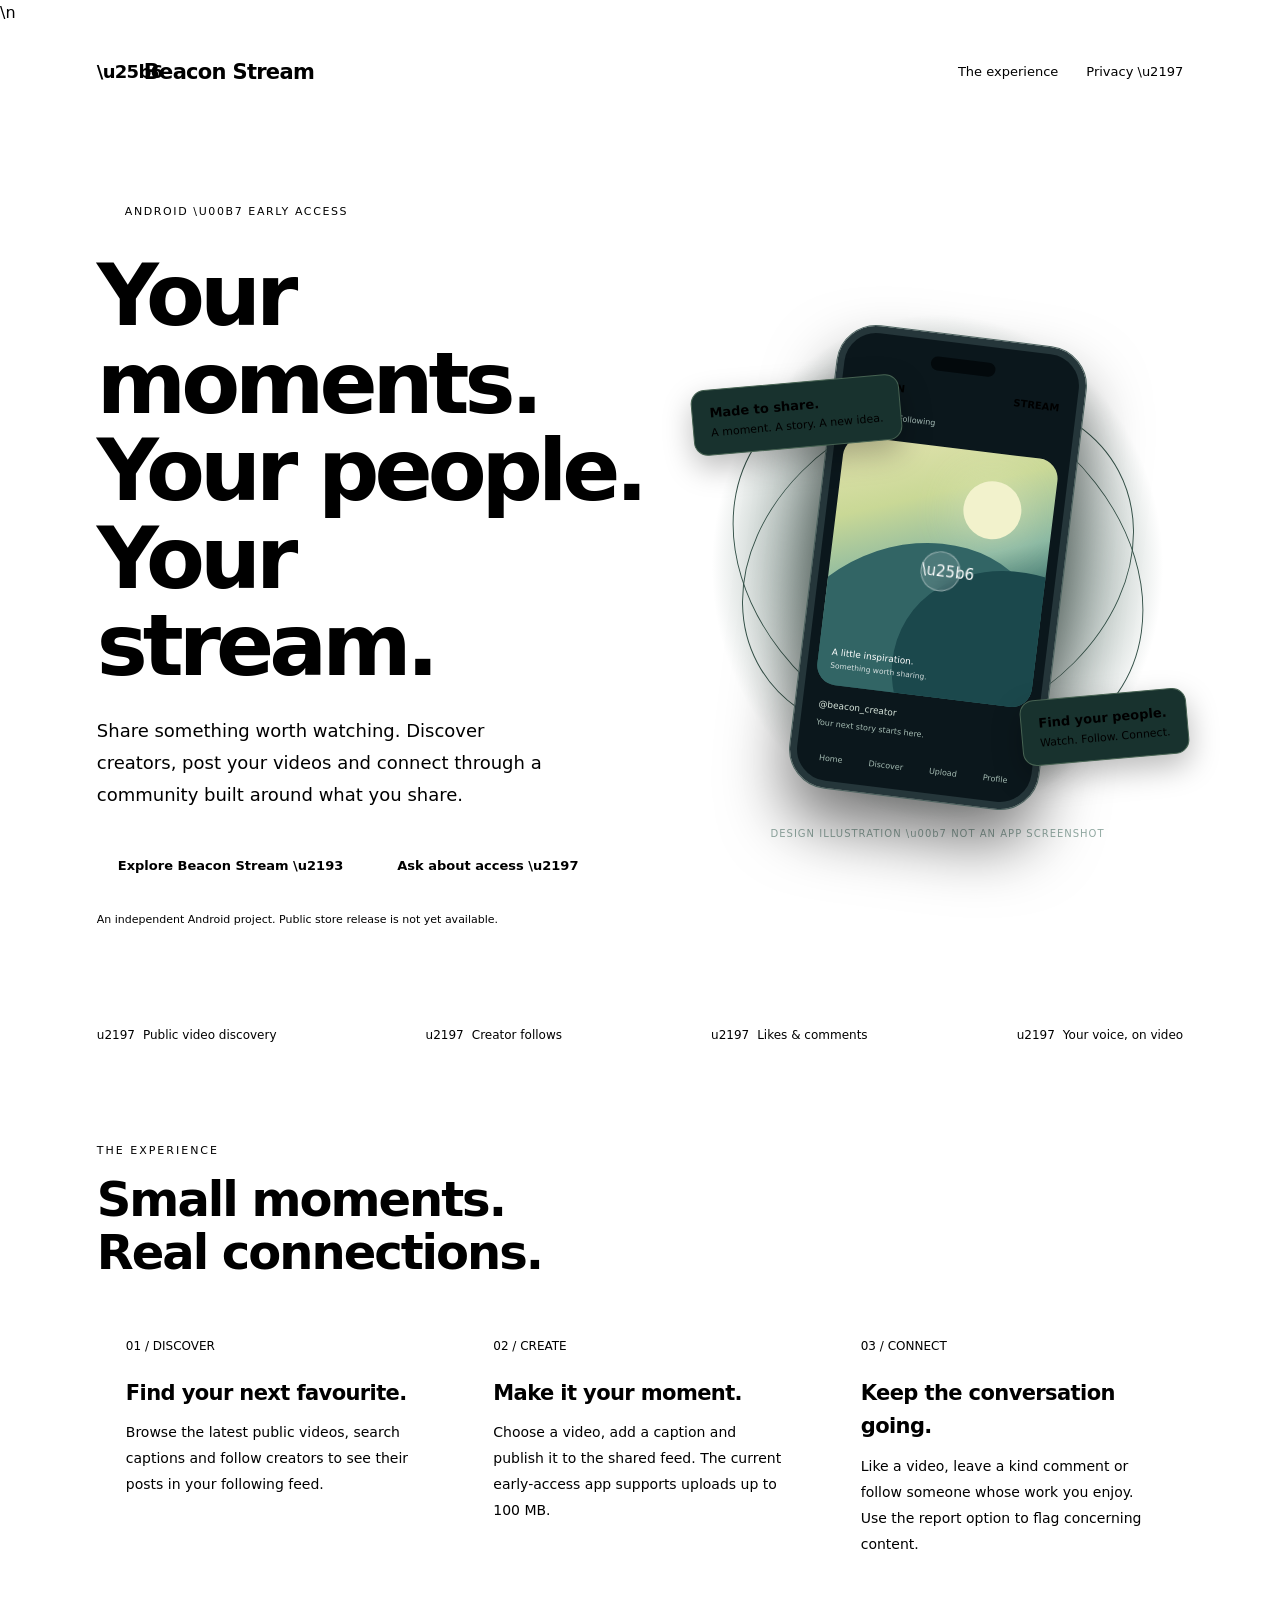
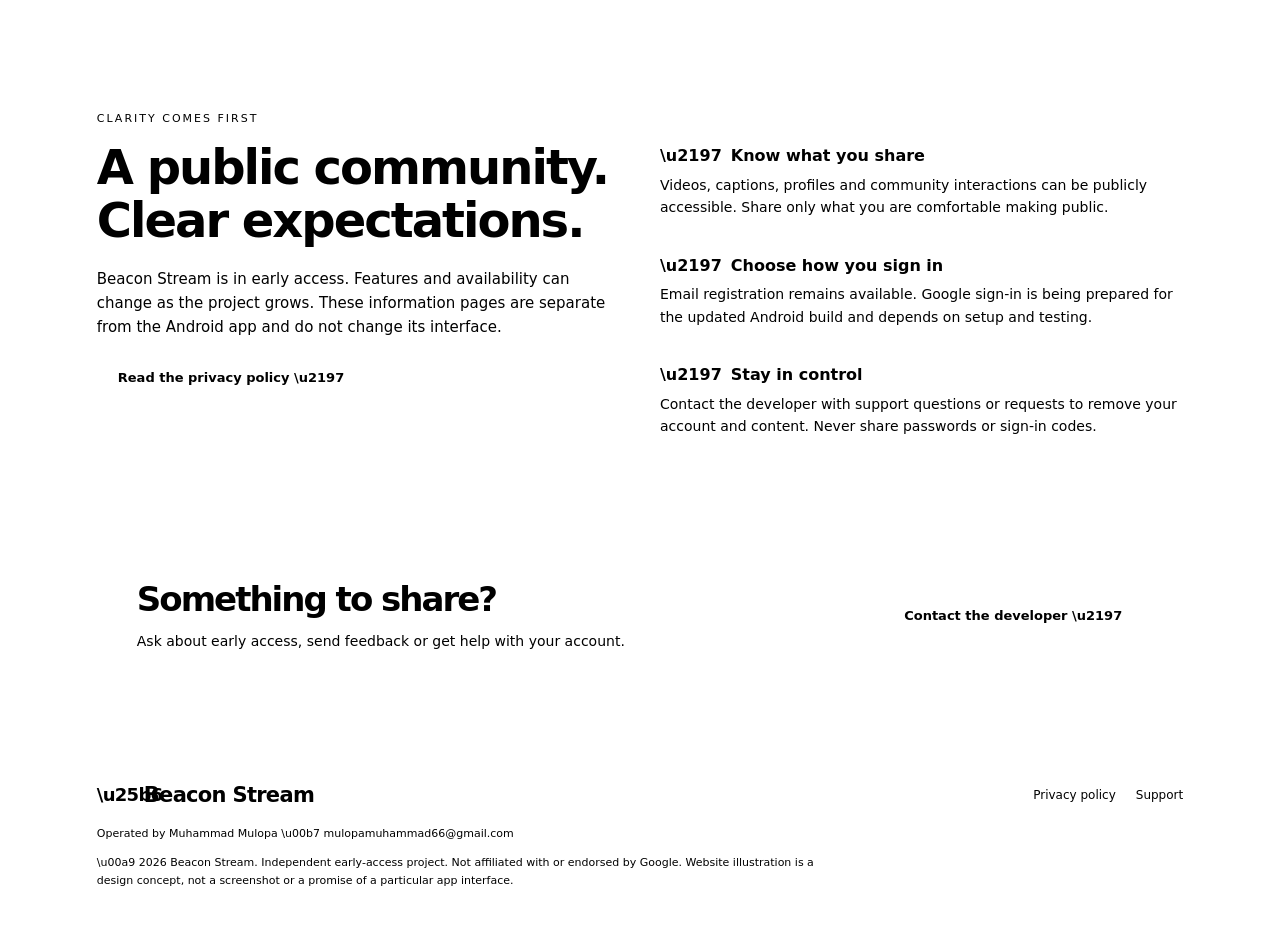
==== index.html @ 8218d5ba "Add Beacon Stream homepage" ====
<!doctype html>\n<html lang="en"><head><meta charset="utf-8"><meta name="viewport" content="width=device-width,initial-scale=1"><meta name="theme-color" content="#09151b"><meta name="description" content="Beacon Stream is an early-access Android app for sharing videos, discovering creators and connecting through a public community feed."><title>Beacon Stream | Share something worth watching.</title><style>\n:root{--bg:#09151b;--panel:#11262c;--text:#f1f6ee;--muted:#afc0c2;--lime:#d4f985;--line:#294047}*{box-sizing:border-box}html{scroll-behavior:smooth}body{margin:0;background:var(--bg);color:var(--text);font-family:Inter,ui-sans-serif,system-ui,-apple-system,BlinkMacSystemFont,"Segoe UI",sans-serif;line-height:1.6}a{color:inherit;text-decoration:none}a:focus-visible{outline:3px solid var(--lime);outline-offset:5px}header,main,footer{max-width:1240px;margin:auto;padding-left:6%;padding-right:6%}header{height:94px;display:flex;align-items:center;justify-content:space-between;border-bottom:1px solid var(--line)}.brand{display:flex;align-items:center;font-weight:850;font-size:21px;letter-spacing:-.7px}.mark{display:inline-grid;place-items:center;width:37px;height:37px;background:var(--lime);color:var(--bg);border-radius:12px;margin-right:10px;font-size:18px}nav{display:flex;align-items:center;gap:28px;font-size:13px;color:var(--muted)}.pill{display:inline-flex;align-items:center;gap:9px;padding:7px 13px;border:1px solid var(--line);border-radius:30px;font-size:11px;text-transform:uppercase;letter-spacing:1.6px}.dot{width:6px;height:6px;background:var(--lime);border-radius:100%}.hero{display:grid;grid-template-columns:1.12fr 1fr;gap:45px;align-items:center;padding:76px 0 64px}h1{font-size:clamp(53px,6.7vw,88px);line-height:1.02;letter-spacing:-5px;font-weight:850;margin:25px 0}h1 em{color:var(--lime);font-style:normal}.lead{max-width:470px;font-size:18px;color:var(--muted);line-height:1.8}.actions{display:flex;gap:12px;flex-wrap:wrap;margin:30px 0 20px}.button{display:inline-flex;align-items:center;justify-content:center;padding:14px 21px;border-radius:12px;background:var(--lime);color:var(--bg);font-weight:750;font-size:13px;transition:transform .2s}.button:hover{transform:translateY(-3px)}.button.outline{color:var(--text);background:transparent;border:1px solid var(--line)}.tiny{font-size:11px;color:var(--muted)}.visual{position:relative;min-height:550px;display:grid;place-items:center;background:radial-gradient(ellipse at center,#24493c 0,transparent 65%)}.orbit{position:absolute;width:410px;height:410px;border:1px solid #345148;border-radius:50%;transform:rotate(-28deg) scaleY(.78)}.orbit.two{transform:rotate(35deg) scaleY(.78);width:440px;height:440px}.phone{position:relative;z-index:2;width:250px;border-radius:39px;border:7px solid #25363a;outline:1px solid #4c625f;background:#0b171c;box-shadow:0 35px 65px #0008;transform:rotate(7deg);padding:16px 10px 10px;overflow:hidden}.speaker{width:65px;height:14px;border-radius:20px;background:#03090c;margin:0 auto 15px}.phonehead{display:flex;align-items:center;justify-content:space-between;padding:0 7px;font-size:10px;font-weight:750}.phonehead span{color:var(--lime)}.tabs{display:flex;gap:15px;font-size:8px;margin:16px 7px 10px;color:#a9bfba}.tabs b{color:var(--lime);border-bottom:2px solid var(--lime);padding-bottom:5px}.scene{height:250px;border-radius:20px;position:relative;overflow:hidden;background:linear-gradient(160deg,#e5e4b1 0%,#c9d896 25%,#88b7a2 48%,#386d68 65%,#183d43 100%)}.sun{position:absolute;top:28px;right:32px;width:58px;height:58px;background:#f2f2cc;border-radius:50%;box-shadow:0 0 55px #f1f3cbaa}.hill{position:absolute;bottom:-83px;left:-50px;width:280px;height:230px;background:#326565;border-radius:50%;transform:rotate(-30deg)}.hill.two{left:70px;bottom:-100px;background:#1b484c;transform:rotate(25deg)}.play{position:absolute;left:91px;top:104px;width:40px;height:40px;border:1px solid #ffffff66;border-radius:50%;background:#ffffff22;display:grid;place-items:center;color:white;font-size:15px;backdrop-filter:blur(7px)}.scenelabel{position:absolute;left:13px;bottom:13px;font-size:9px;color:#fff}.scenelabel small{display:block;opacity:.8}.phonefooter{padding:13px 6px 10px;font-size:9px;color:#d7e5db}.phonefooter p{font-size:8px;color:#a3bab1;margin:6px 0 0}.navmock{font-size:8px;color:#a3bab1;display:flex;justify-content:space-around;padding:12px 0 5px;border-top:1px solid var(--line)}.float{position:absolute;z-index:3;background:#18322e;border:1px solid #466252;box-shadow:0 12px 30px #0004;border-radius:14px;padding:13px 17px;font-size:11px}.float strong{display:block;font-size:13px;color:var(--lime)}.float.one{left:0;top:90px;transform:rotate(-5deg)}.float.two{right:-5px;bottom:82px;transform:rotate(-5deg)}.concept{position:absolute;bottom:0;color:#92aaa3;font-size:10px;letter-spacing:1px}.strip{display:flex;justify-content:space-between;gap:18px;flex-wrap:wrap;padding:23px 0;border-top:1px solid var(--line);border-bottom:1px solid var(--line);color:var(--muted);font-size:12px}.strip span:before{content:'\u2197';color:var(--lime);margin-right:8px}.section{padding:74px 0 0}.eyebrow{font-size:11px;letter-spacing:2px;text-transform:uppercase;color:var(--lime)}h2{font-size:clamp(32px,4vw,48px);letter-spacing:-2px;line-height:1.1;margin:13px 0 30px}.cards{display:grid;grid-template-columns:repeat(3,1fr);gap:16px}.card{padding:29px;background:var(--panel);border:1px solid var(--line);border-radius:23px}.num{color:var(--lime);font-size:12px}.card h3{font-size:21px;letter-spacing:-.6px;margin:20px 0 10px}.card p{color:var(--muted);font-size:14px;line-height:1.85;margin:0}.trust{display:grid;grid-template-columns:1fr 1fr;gap:40px;border-top:1px solid var(--line);margin-top:70px;padding-top:54px}.trust h2{margin-bottom:20px}.trust p{font-size:15px;color:var(--muted)}.trust ul{list-style:none;padding:0}.trust li{padding:17px 0;border-bottom:1px solid var(--line);font-size:14px;color:var(--muted)}.trust li b{display:block;color:var(--text);font-size:16px;margin-bottom:5px}.trust li span{color:var(--lime);margin-right:9px}.cta{margin:70px 0 55px;background:var(--lime);color:var(--bg);border-radius:28px;padding:40px;display:flex;align-items:center;justify-content:space-between;gap:25px}.cta h2{margin:0 0 12px;font-size:34px}.cta p{margin:0;font-size:14px}.cta .button{background:var(--bg);color:var(--lime);white-space:nowrap}footer{border-top:1px solid var(--line);padding-top:30px;padding-bottom:35px}.footrow{display:flex;justify-content:space-between;gap:25px;align-items:center}.footlinks{display:flex;gap:20px;font-size:12px;color:var(--muted)}footer p{font-size:11px;color:var(--muted);max-width:740px}.contactline{overflow-wrap:anywhere}@media(max-width:800px){header{height:78px}nav{gap:15px}nav .about{display:none}.hero{grid-template-columns:1fr;padding-top:40px;gap:5px}h1{font-size:64px;letter-spacing:-3.5px}.visual{min-height:530px;max-width:450px;width:100%;margin:auto}.cards{grid-template-columns:1fr}.trust{grid-template-columns:1fr;gap:12px}.section{padding-top:50px}.cta{display:block;padding:28px}.cta .button{margin-top:20px}.footrow{align-items:start;flex-direction:column}.strip{font-size:11px;gap:15px}.orbit,.orbit.two{width:320px;height:380px}.float.one{left:0;top:90px}.float.two{right:0;bottom:75px}.brand{font-size:18px}nav{font-size:12px}}@media(prefers-reduced-motion:reduce){html{scroll-behavior:auto}.button{transition:none}}\n</style></head><body><header><div class="brand"><span class="mark" aria-hidden="true">\u25b6</span>Beacon Stream</div><nav aria-label="Main navigation"><a class="about" href="#discover">The experience</a><a href="https://mulopamuhammad66-sudo.github.io/beacon-stream-website/privacy.html" target="_blank" rel="noopener">Privacy \u2197</a></nav></header><main><section class="hero" aria-labelledby="title"><div><div class="pill"><span class="dot"></span>Android \u00b7 Early access</div><h1 id="title">Your moments.<br>Your people.<br><em>Your stream.</em></h1><p class="lead">Share something worth watching. Discover creators, post your videos and connect through a community built around what you share.</p><div class="actions"><a class="button" href="#discover">Explore Beacon Stream \u2193</a><a class="button outline" href="mailto:mulopamuhammad66@gmail.com?subject=Beacon%20Stream%20early%20access" target="_blank" rel="noopener">Ask about access \u2197</a></div><p class="tiny">An independent Android project. Public store release is not yet available.</p></div><div class="visual" role="img" aria-label="Illustrative concept of Beacon Stream's video feed, with an abstract landscape video. Not an app screenshot."><div class="orbit"></div><div class="orbit two"></div><div class="float one"><strong>Made to share.</strong>A moment. A story. A new idea.</div><div class="phone"><div class="speaker"></div><div class="phonehead">BEACON <span>STREAM</span></div><div class="tabs"><b>Latest</b><span>Following</span></div><div class="scene"><div class="sun"></div><div class="hill"></div><div class="hill two"></div><div class="play">\u25b6</div><div class="scenelabel">A little inspiration.<small>Something worth sharing.</small></div></div><div class="phonefooter">@beacon_creator<p>Your next story starts here.</p></div><div class="navmock"><span>Home</span><span>Discover</span><span>Upload</span><span>Profile</span></div></div><div class="float two"><strong>Find your people.</strong>Watch. Follow. Connect.</div><div class="concept">DESIGN ILLUSTRATION \u00b7 NOT AN APP SCREENSHOT</div></div></section><div class="strip"><span>Public video discovery</span><span>Creator follows</span><span>Likes & comments</span><span>Your voice, on video</span></div><section class="section" id="discover"><div class="eyebrow">The experience</div><h2>Small moments.<br>Real connections.</h2><div class="cards"><article class="card"><div class="num">01 / DISCOVER</div><h3>Find your next favourite.</h3><p>Browse the latest public videos, search captions and follow creators to see their posts in your following feed.</p></article><article class="card"><div class="num">02 / CREATE</div><h3>Make it your moment.</h3><p>Choose a video, add a caption and publish it to the shared feed. The current early-access app supports uploads up to 100 MB.</p></article><article class="card"><div class="num">03 / CONNECT</div><h3>Keep the conversation going.</h3><p>Like a video, leave a kind comment or follow someone whose work you enjoy. Use the report option to flag concerning content.</p></article></div></section><section class="trust"><div><div class="eyebrow">Clarity comes first</div><h2>A public community.<br>Clear expectations.</h2><p>Beacon Stream is in early access. Features and availability can change as the project grows. These information pages are separate from the Android app and do not change its interface.</p><a class="button outline" href="https://mulopamuhammad66-sudo.github.io/beacon-stream-website/privacy.html" target="_blank" rel="noopener">Read the privacy policy \u2197</a></div><ul><li><b><span>\u2197</span>Know what you share</b>Videos, captions, profiles and community interactions can be publicly accessible. Share only what you are comfortable making public.</li><li><b><span>\u2197</span>Choose how you sign in</b>Email registration remains available. Google sign-in is being prepared for the updated Android build and depends on setup and testing.</li><li><b><span>\u2197</span>Stay in control</b>Contact the developer with support questions or requests to remove your account and content. Never share passwords or sign-in codes.</li></ul></section><section class="cta"><div><h2>Something to share?</h2><p>Ask about early access, send feedback or get help with your account.</p></div><a class="button" href="mailto:mulopamuhammad66@gmail.com?subject=Beacon%20Stream%20support" target="_blank" rel="noopener">Contact the developer \u2197</a></section></main><footer><div class="footrow"><div class="brand"><span class="mark" aria-hidden="true">\u25b6</span>Beacon Stream</div><div class="footlinks"><a href="https://mulopamuhammad66-sudo.github.io/beacon-stream-website/privacy.html" target="_blank" rel="noopener">Privacy policy</a><a href="mailto:mulopamuhammad66@gmail.com" target="_blank" rel="noopener">Support</a></div></div><p class="contactline">Operated by Muhammad Mulopa \u00b7 <a href="mailto:mulopamuhammad66@gmail.com" target="_blank" rel="noopener">mulopamuhammad66@gmail.com</a></p><p>\u00a9 2026 Beacon Stream. Independent early-access project. Not affiliated with or endorsed by Google. Website illustration is a design concept, not a screenshot or a promise of a particular app interface.</p></footer></body></html>
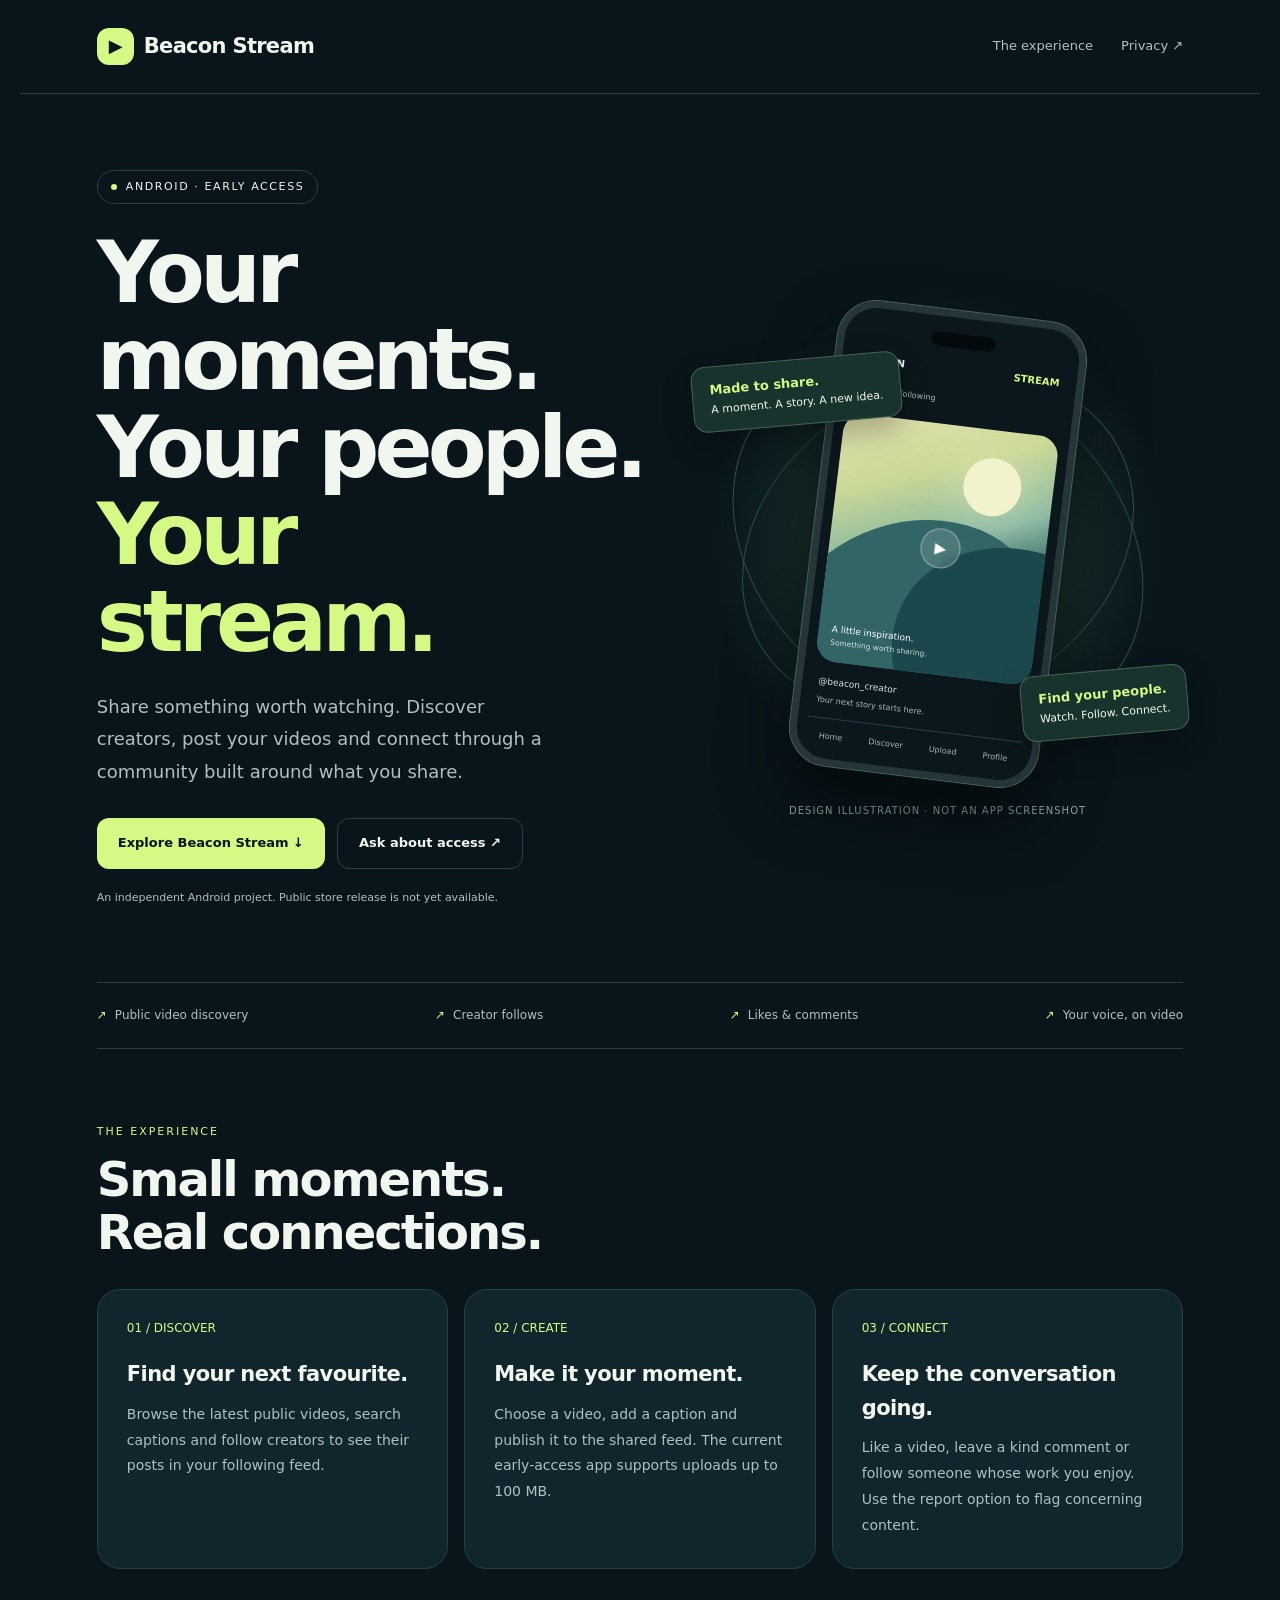
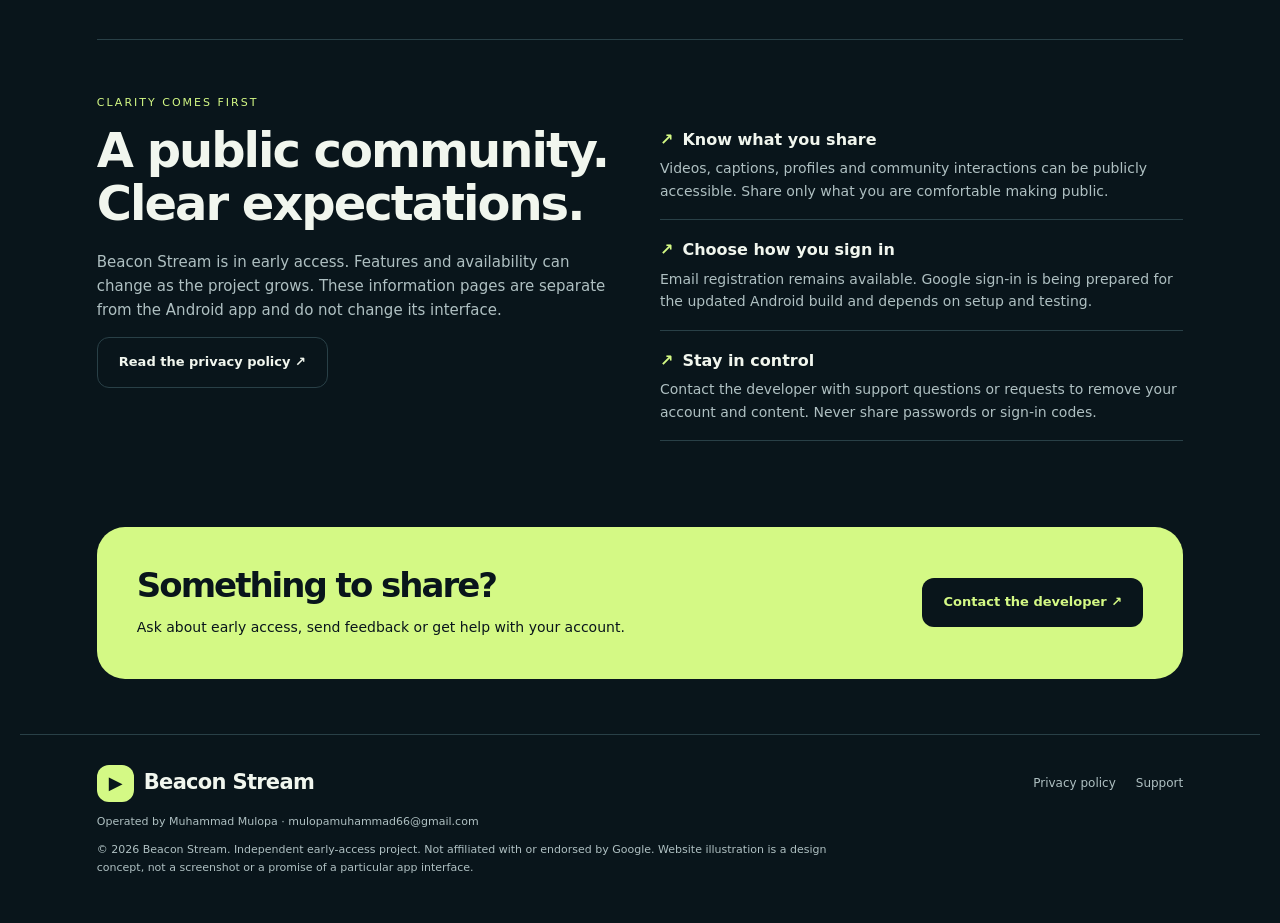
==== commit 43e044a6: "Polish published website formatting" ====
--- a/index.html
+++ b/index.html
@@ -1 +1 @@
-<!doctype html>\n<html lang="en"><head><meta charset="utf-8"><meta name="viewport" content="width=device-width,initial-scale=1"><meta name="theme-color" content="#09151b"><meta name="description" content="Beacon Stream is an early-access Android app for sharing videos, discovering creators and connecting through a public community feed."><title>Beacon Stream | Share something worth watching.</title><style>\n:root{--bg:#09151b;--panel:#11262c;--text:#f1f6ee;--muted:#afc0c2;--lime:#d4f985;--line:#294047}*{box-sizing:border-box}html{scroll-behavior:smooth}body{margin:0;background:var(--bg);color:var(--text);font-family:Inter,ui-sans-serif,system-ui,-apple-system,BlinkMacSystemFont,"Segoe UI",sans-serif;line-height:1.6}a{color:inherit;text-decoration:none}a:focus-visible{outline:3px solid var(--lime);outline-offset:5px}header,main,footer{max-width:1240px;margin:auto;padding-left:6%;padding-right:6%}header{height:94px;display:flex;align-items:center;justify-content:space-between;border-bottom:1px solid var(--line)}.brand{display:flex;align-items:center;font-weight:850;font-size:21px;letter-spacing:-.7px}.mark{display:inline-grid;place-items:center;width:37px;height:37px;background:var(--lime);color:var(--bg);border-radius:12px;margin-right:10px;font-size:18px}nav{display:flex;align-items:center;gap:28px;font-size:13px;color:var(--muted)}.pill{display:inline-flex;align-items:center;gap:9px;padding:7px 13px;border:1px solid var(--line);border-radius:30px;font-size:11px;text-transform:uppercase;letter-spacing:1.6px}.dot{width:6px;height:6px;background:var(--lime);border-radius:100%}.hero{display:grid;grid-template-columns:1.12fr 1fr;gap:45px;align-items:center;padding:76px 0 64px}h1{font-size:clamp(53px,6.7vw,88px);line-height:1.02;letter-spacing:-5px;font-weight:850;margin:25px 0}h1 em{color:var(--lime);font-style:normal}.lead{max-width:470px;font-size:18px;color:var(--muted);line-height:1.8}.actions{display:flex;gap:12px;flex-wrap:wrap;margin:30px 0 20px}.button{display:inline-flex;align-items:center;justify-content:center;padding:14px 21px;border-radius:12px;background:var(--lime);color:var(--bg);font-weight:750;font-size:13px;transition:transform .2s}.button:hover{transform:translateY(-3px)}.button.outline{color:var(--text);background:transparent;border:1px solid var(--line)}.tiny{font-size:11px;color:var(--muted)}.visual{position:relative;min-height:550px;display:grid;place-items:center;background:radial-gradient(ellipse at center,#24493c 0,transparent 65%)}.orbit{position:absolute;width:410px;height:410px;border:1px solid #345148;border-radius:50%;transform:rotate(-28deg) scaleY(.78)}.orbit.two{transform:rotate(35deg) scaleY(.78);width:440px;height:440px}.phone{position:relative;z-index:2;width:250px;border-radius:39px;border:7px solid #25363a;outline:1px solid #4c625f;background:#0b171c;box-shadow:0 35px 65px #0008;transform:rotate(7deg);padding:16px 10px 10px;overflow:hidden}.speaker{width:65px;height:14px;border-radius:20px;background:#03090c;margin:0 auto 15px}.phonehead{display:flex;align-items:center;justify-content:space-between;padding:0 7px;font-size:10px;font-weight:750}.phonehead span{color:var(--lime)}.tabs{display:flex;gap:15px;font-size:8px;margin:16px 7px 10px;color:#a9bfba}.tabs b{color:var(--lime);border-bottom:2px solid var(--lime);padding-bottom:5px}.scene{height:250px;border-radius:20px;position:relative;overflow:hidden;background:linear-gradient(160deg,#e5e4b1 0%,#c9d896 25%,#88b7a2 48%,#386d68 65%,#183d43 100%)}.sun{position:absolute;top:28px;right:32px;width:58px;height:58px;background:#f2f2cc;border-radius:50%;box-shadow:0 0 55px #f1f3cbaa}.hill{position:absolute;bottom:-83px;left:-50px;width:280px;height:230px;background:#326565;border-radius:50%;transform:rotate(-30deg)}.hill.two{left:70px;bottom:-100px;background:#1b484c;transform:rotate(25deg)}.play{position:absolute;left:91px;top:104px;width:40px;height:40px;border:1px solid #ffffff66;border-radius:50%;background:#ffffff22;display:grid;place-items:center;color:white;font-size:15px;backdrop-filter:blur(7px)}.scenelabel{position:absolute;left:13px;bottom:13px;font-size:9px;color:#fff}.scenelabel small{display:block;opacity:.8}.phonefooter{padding:13px 6px 10px;font-size:9px;color:#d7e5db}.phonefooter p{font-size:8px;color:#a3bab1;margin:6px 0 0}.navmock{font-size:8px;color:#a3bab1;display:flex;justify-content:space-around;padding:12px 0 5px;border-top:1px solid var(--line)}.float{position:absolute;z-index:3;background:#18322e;border:1px solid #466252;box-shadow:0 12px 30px #0004;border-radius:14px;padding:13px 17px;font-size:11px}.float strong{display:block;font-size:13px;color:var(--lime)}.float.one{left:0;top:90px;transform:rotate(-5deg)}.float.two{right:-5px;bottom:82px;transform:rotate(-5deg)}.concept{position:absolute;bottom:0;color:#92aaa3;font-size:10px;letter-spacing:1px}.strip{display:flex;justify-content:space-between;gap:18px;flex-wrap:wrap;padding:23px 0;border-top:1px solid var(--line);border-bottom:1px solid var(--line);color:var(--muted);font-size:12px}.strip span:before{content:'\u2197';color:var(--lime);margin-right:8px}.section{padding:74px 0 0}.eyebrow{font-size:11px;letter-spacing:2px;text-transform:uppercase;color:var(--lime)}h2{font-size:clamp(32px,4vw,48px);letter-spacing:-2px;line-height:1.1;margin:13px 0 30px}.cards{display:grid;grid-template-columns:repeat(3,1fr);gap:16px}.card{padding:29px;background:var(--panel);border:1px solid var(--line);border-radius:23px}.num{color:var(--lime);font-size:12px}.card h3{font-size:21px;letter-spacing:-.6px;margin:20px 0 10px}.card p{color:var(--muted);font-size:14px;line-height:1.85;margin:0}.trust{display:grid;grid-template-columns:1fr 1fr;gap:40px;border-top:1px solid var(--line);margin-top:70px;padding-top:54px}.trust h2{margin-bottom:20px}.trust p{font-size:15px;color:var(--muted)}.trust ul{list-style:none;padding:0}.trust li{padding:17px 0;border-bottom:1px solid var(--line);font-size:14px;color:var(--muted)}.trust li b{display:block;color:var(--text);font-size:16px;margin-bottom:5px}.trust li span{color:var(--lime);margin-right:9px}.cta{margin:70px 0 55px;background:var(--lime);color:var(--bg);border-radius:28px;padding:40px;display:flex;align-items:center;justify-content:space-between;gap:25px}.cta h2{margin:0 0 12px;font-size:34px}.cta p{margin:0;font-size:14px}.cta .button{background:var(--bg);color:var(--lime);white-space:nowrap}footer{border-top:1px solid var(--line);padding-top:30px;padding-bottom:35px}.footrow{display:flex;justify-content:space-between;gap:25px;align-items:center}.footlinks{display:flex;gap:20px;font-size:12px;color:var(--muted)}footer p{font-size:11px;color:var(--muted);max-width:740px}.contactline{overflow-wrap:anywhere}@media(max-width:800px){header{height:78px}nav{gap:15px}nav .about{display:none}.hero{grid-template-columns:1fr;padding-top:40px;gap:5px}h1{font-size:64px;letter-spacing:-3.5px}.visual{min-height:530px;max-width:450px;width:100%;margin:auto}.cards{grid-template-columns:1fr}.trust{grid-template-columns:1fr;gap:12px}.section{padding-top:50px}.cta{display:block;padding:28px}.cta .button{margin-top:20px}.footrow{align-items:start;flex-direction:column}.strip{font-size:11px;gap:15px}.orbit,.orbit.two{width:320px;height:380px}.float.one{left:0;top:90px}.float.two{right:0;bottom:75px}.brand{font-size:18px}nav{font-size:12px}}@media(prefers-reduced-motion:reduce){html{scroll-behavior:auto}.button{transition:none}}\n</style></head><body><header><div class="brand"><span class="mark" aria-hidden="true">\u25b6</span>Beacon Stream</div><nav aria-label="Main navigation"><a class="about" href="#discover">The experience</a><a href="https://mulopamuhammad66-sudo.github.io/beacon-stream-website/privacy.html" target="_blank" rel="noopener">Privacy \u2197</a></nav></header><main><section class="hero" aria-labelledby="title"><div><div class="pill"><span class="dot"></span>Android \u00b7 Early access</div><h1 id="title">Your moments.<br>Your people.<br><em>Your stream.</em></h1><p class="lead">Share something worth watching. Discover creators, post your videos and connect through a community built around what you share.</p><div class="actions"><a class="button" href="#discover">Explore Beacon Stream \u2193</a><a class="button outline" href="mailto:mulopamuhammad66@gmail.com?subject=Beacon%20Stream%20early%20access" target="_blank" rel="noopener">Ask about access \u2197</a></div><p class="tiny">An independent Android project. Public store release is not yet available.</p></div><div class="visual" role="img" aria-label="Illustrative concept of Beacon Stream's video feed, with an abstract landscape video. Not an app screenshot."><div class="orbit"></div><div class="orbit two"></div><div class="float one"><strong>Made to share.</strong>A moment. A story. A new idea.</div><div class="phone"><div class="speaker"></div><div class="phonehead">BEACON <span>STREAM</span></div><div class="tabs"><b>Latest</b><span>Following</span></div><div class="scene"><div class="sun"></div><div class="hill"></div><div class="hill two"></div><div class="play">\u25b6</div><div class="scenelabel">A little inspiration.<small>Something worth sharing.</small></div></div><div class="phonefooter">@beacon_creator<p>Your next story starts here.</p></div><div class="navmock"><span>Home</span><span>Discover</span><span>Upload</span><span>Profile</span></div></div><div class="float two"><strong>Find your people.</strong>Watch. Follow. Connect.</div><div class="concept">DESIGN ILLUSTRATION \u00b7 NOT AN APP SCREENSHOT</div></div></section><div class="strip"><span>Public video discovery</span><span>Creator follows</span><span>Likes & comments</span><span>Your voice, on video</span></div><section class="section" id="discover"><div class="eyebrow">The experience</div><h2>Small moments.<br>Real connections.</h2><div class="cards"><article class="card"><div class="num">01 / DISCOVER</div><h3>Find your next favourite.</h3><p>Browse the latest public videos, search captions and follow creators to see their posts in your following feed.</p></article><article class="card"><div class="num">02 / CREATE</div><h3>Make it your moment.</h3><p>Choose a video, add a caption and publish it to the shared feed. The current early-access app supports uploads up to 100 MB.</p></article><article class="card"><div class="num">03 / CONNECT</div><h3>Keep the conversation going.</h3><p>Like a video, leave a kind comment or follow someone whose work you enjoy. Use the report option to flag concerning content.</p></article></div></section><section class="trust"><div><div class="eyebrow">Clarity comes first</div><h2>A public community.<br>Clear expectations.</h2><p>Beacon Stream is in early access. Features and availability can change as the project grows. These information pages are separate from the Android app and do not change its interface.</p><a class="button outline" href="https://mulopamuhammad66-sudo.github.io/beacon-stream-website/privacy.html" target="_blank" rel="noopener">Read the privacy policy \u2197</a></div><ul><li><b><span>\u2197</span>Know what you share</b>Videos, captions, profiles and community interactions can be publicly accessible. Share only what you are comfortable making public.</li><li><b><span>\u2197</span>Choose how you sign in</b>Email registration remains available. Google sign-in is being prepared for the updated Android build and depends on setup and testing.</li><li><b><span>\u2197</span>Stay in control</b>Contact the developer with support questions or requests to remove your account and content. Never share passwords or sign-in codes.</li></ul></section><section class="cta"><div><h2>Something to share?</h2><p>Ask about early access, send feedback or get help with your account.</p></div><a class="button" href="mailto:mulopamuhammad66@gmail.com?subject=Beacon%20Stream%20support" target="_blank" rel="noopener">Contact the developer \u2197</a></section></main><footer><div class="footrow"><div class="brand"><span class="mark" aria-hidden="true">\u25b6</span>Beacon Stream</div><div class="footlinks"><a href="https://mulopamuhammad66-sudo.github.io/beacon-stream-website/privacy.html" target="_blank" rel="noopener">Privacy policy</a><a href="mailto:mulopamuhammad66@gmail.com" target="_blank" rel="noopener">Support</a></div></div><p class="contactline">Operated by Muhammad Mulopa \u00b7 <a href="mailto:mulopamuhammad66@gmail.com" target="_blank" rel="noopener">mulopamuhammad66@gmail.com</a></p><p>\u00a9 2026 Beacon Stream. Independent early-access project. Not affiliated with or endorsed by Google. Website illustration is a design concept, not a screenshot or a promise of a particular app interface.</p></footer></body></html>+<!doctype html> <html lang="en"><head><meta charset="utf-8"><meta name="viewport" content="width=device-width,initial-scale=1"><meta name="theme-color" content="#09151b"><meta name="description" content="Beacon Stream is an early-access Android app for sharing videos, discovering creators and connecting through a public community feed."><title>Beacon Stream | Share something worth watching.</title><style> :root{--bg:#09151b;--panel:#11262c;--text:#f1f6ee;--muted:#afc0c2;--lime:#d4f985;--line:#294047}*{box-sizing:border-box}html{scroll-behavior:smooth}body{margin:0;background:var(--bg);color:var(--text);font-family:Inter,ui-sans-serif,system-ui,-apple-system,BlinkMacSystemFont,"Segoe UI",sans-serif;line-height:1.6}a{color:inherit;text-decoration:none}a:focus-visible{outline:3px solid var(--lime);outline-offset:5px}header,main,footer{max-width:1240px;margin:auto;padding-left:6%;padding-right:6%}header{height:94px;display:flex;align-items:center;justify-content:space-between;border-bottom:1px solid var(--line)}.brand{display:flex;align-items:center;font-weight:850;font-size:21px;letter-spacing:-.7px}.mark{display:inline-grid;place-items:center;width:37px;height:37px;background:var(--lime);color:var(--bg);border-radius:12px;margin-right:10px;font-size:18px}nav{display:flex;align-items:center;gap:28px;font-size:13px;color:var(--muted)}.pill{display:inline-flex;align-items:center;gap:9px;padding:7px 13px;border:1px solid var(--line);border-radius:30px;font-size:11px;text-transform:uppercase;letter-spacing:1.6px}.dot{width:6px;height:6px;background:var(--lime);border-radius:100%}.hero{display:grid;grid-template-columns:1.12fr 1fr;gap:45px;align-items:center;padding:76px 0 64px}h1{font-size:clamp(53px,6.7vw,88px);line-height:1.02;letter-spacing:-5px;font-weight:850;margin:25px 0}h1 em{color:var(--lime);font-style:normal}.lead{max-width:470px;font-size:18px;color:var(--muted);line-height:1.8}.actions{display:flex;gap:12px;flex-wrap:wrap;margin:30px 0 20px}.button{display:inline-flex;align-items:center;justify-content:center;padding:14px 21px;border-radius:12px;background:var(--lime);color:var(--bg);font-weight:750;font-size:13px;transition:transform .2s}.button:hover{transform:translateY(-3px)}.button.outline{color:var(--text);background:transparent;border:1px solid var(--line)}.tiny{font-size:11px;color:var(--muted)}.visual{position:relative;min-height:550px;display:grid;place-items:center;background:radial-gradient(ellipse at center,#24493c 0,transparent 65%)}.orbit{position:absolute;width:410px;height:410px;border:1px solid #345148;border-radius:50%;transform:rotate(-28deg) scaleY(.78)}.orbit.two{transform:rotate(35deg) scaleY(.78);width:440px;height:440px}.phone{position:relative;z-index:2;width:250px;border-radius:39px;border:7px solid #25363a;outline:1px solid #4c625f;background:#0b171c;box-shadow:0 35px 65px #0008;transform:rotate(7deg);padding:16px 10px 10px;overflow:hidden}.speaker{width:65px;height:14px;border-radius:20px;background:#03090c;margin:0 auto 15px}.phonehead{display:flex;align-items:center;justify-content:space-between;padding:0 7px;font-size:10px;font-weight:750}.phonehead span{color:var(--lime)}.tabs{display:flex;gap:15px;font-size:8px;margin:16px 7px 10px;color:#a9bfba}.tabs b{color:var(--lime);border-bottom:2px solid var(--lime);padding-bottom:5px}.scene{height:250px;border-radius:20px;position:relative;overflow:hidden;background:linear-gradient(160deg,#e5e4b1 0%,#c9d896 25%,#88b7a2 48%,#386d68 65%,#183d43 100%)}.sun{position:absolute;top:28px;right:32px;width:58px;height:58px;background:#f2f2cc;border-radius:50%;box-shadow:0 0 55px #f1f3cbaa}.hill{position:absolute;bottom:-83px;left:-50px;width:280px;height:230px;background:#326565;border-radius:50%;transform:rotate(-30deg)}.hill.two{left:70px;bottom:-100px;background:#1b484c;transform:rotate(25deg)}.play{position:absolute;left:91px;top:104px;width:40px;height:40px;border:1px solid #ffffff66;border-radius:50%;background:#ffffff22;display:grid;place-items:center;color:white;font-size:15px;backdrop-filter:blur(7px)}.scenelabel{position:absolute;left:13px;bottom:13px;font-size:9px;color:#fff}.scenelabel small{display:block;opacity:.8}.phonefooter{padding:13px 6px 10px;font-size:9px;color:#d7e5db}.phonefooter p{font-size:8px;color:#a3bab1;margin:6px 0 0}.navmock{font-size:8px;color:#a3bab1;display:flex;justify-content:space-around;padding:12px 0 5px;border-top:1px solid var(--line)}.float{position:absolute;z-index:3;background:#18322e;border:1px solid #466252;box-shadow:0 12px 30px #0004;border-radius:14px;padding:13px 17px;font-size:11px}.float strong{display:block;font-size:13px;color:var(--lime)}.float.one{left:0;top:90px;transform:rotate(-5deg)}.float.two{right:-5px;bottom:82px;transform:rotate(-5deg)}.concept{position:absolute;bottom:0;color:#92aaa3;font-size:10px;letter-spacing:1px}.strip{display:flex;justify-content:space-between;gap:18px;flex-wrap:wrap;padding:23px 0;border-top:1px solid var(--line);border-bottom:1px solid var(--line);color:var(--muted);font-size:12px}.strip span:before{content:'↗';color:var(--lime);margin-right:8px}.section{padding:74px 0 0}.eyebrow{font-size:11px;letter-spacing:2px;text-transform:uppercase;color:var(--lime)}h2{font-size:clamp(32px,4vw,48px);letter-spacing:-2px;line-height:1.1;margin:13px 0 30px}.cards{display:grid;grid-template-columns:repeat(3,1fr);gap:16px}.card{padding:29px;background:var(--panel);border:1px solid var(--line);border-radius:23px}.num{color:var(--lime);font-size:12px}.card h3{font-size:21px;letter-spacing:-.6px;margin:20px 0 10px}.card p{color:var(--muted);font-size:14px;line-height:1.85;margin:0}.trust{display:grid;grid-template-columns:1fr 1fr;gap:40px;border-top:1px solid var(--line);margin-top:70px;padding-top:54px}.trust h2{margin-bottom:20px}.trust p{font-size:15px;color:var(--muted)}.trust ul{list-style:none;padding:0}.trust li{padding:17px 0;border-bottom:1px solid var(--line);font-size:14px;color:var(--muted)}.trust li b{display:block;color:var(--text);font-size:16px;margin-bottom:5px}.trust li span{color:var(--lime);margin-right:9px}.cta{margin:70px 0 55px;background:var(--lime);color:var(--bg);border-radius:28px;padding:40px;display:flex;align-items:center;justify-content:space-between;gap:25px}.cta h2{margin:0 0 12px;font-size:34px}.cta p{margin:0;font-size:14px}.cta .button{background:var(--bg);color:var(--lime);white-space:nowrap}footer{border-top:1px solid var(--line);padding-top:30px;padding-bottom:35px}.footrow{display:flex;justify-content:space-between;gap:25px;align-items:center}.footlinks{display:flex;gap:20px;font-size:12px;color:var(--muted)}footer p{font-size:11px;color:var(--muted);max-width:740px}.contactline{overflow-wrap:anywhere}@media(max-width:800px){header{height:78px}nav{gap:15px}nav .about{display:none}.hero{grid-template-columns:1fr;padding-top:40px;gap:5px}h1{font-size:64px;letter-spacing:-3.5px}.visual{min-height:530px;max-width:450px;width:100%;margin:auto}.cards{grid-template-columns:1fr}.trust{grid-template-columns:1fr;gap:12px}.section{padding-top:50px}.cta{display:block;padding:28px}.cta .button{margin-top:20px}.footrow{align-items:start;flex-direction:column}.strip{font-size:11px;gap:15px}.orbit,.orbit.two{width:320px;height:380px}.float.one{left:0;top:90px}.float.two{right:0;bottom:75px}.brand{font-size:18px}nav{font-size:12px}}@media(prefers-reduced-motion:reduce){html{scroll-behavior:auto}.button{transition:none}} </style></head><body><header><div class="brand"><span class="mark" aria-hidden="true">▶</span>Beacon Stream</div><nav aria-label="Main navigation"><a class="about" href="#discover">The experience</a><a href="https://mulopamuhammad66-sudo.github.io/beacon-stream-website/privacy.html" target="_blank" rel="noopener">Privacy ↗</a></nav></header><main><section class="hero" aria-labelledby="title"><div><div class="pill"><span class="dot"></span>Android · Early access</div><h1 id="title">Your moments.<br>Your people.<br><em>Your stream.</em></h1><p class="lead">Share something worth watching. Discover creators, post your videos and connect through a community built around what you share.</p><div class="actions"><a class="button" href="#discover">Explore Beacon Stream ↓</a><a class="button outline" href="mailto:mulopamuhammad66@gmail.com?subject=Beacon%20Stream%20early%20access" target="_blank" rel="noopener">Ask about access ↗</a></div><p class="tiny">An independent Android project. Public store release is not yet available.</p></div><div class="visual" role="img" aria-label="Illustrative concept of Beacon Stream's video feed, with an abstract landscape video. Not an app screenshot."><div class="orbit"></div><div class="orbit two"></div><div class="float one"><strong>Made to share.</strong>A moment. A story. A new idea.</div><div class="phone"><div class="speaker"></div><div class="phonehead">BEACON <span>STREAM</span></div><div class="tabs"><b>Latest</b><span>Following</span></div><div class="scene"><div class="sun"></div><div class="hill"></div><div class="hill two"></div><div class="play">▶</div><div class="scenelabel">A little inspiration.<small>Something worth sharing.</small></div></div><div class="phonefooter">@beacon_creator<p>Your next story starts here.</p></div><div class="navmock"><span>Home</span><span>Discover</span><span>Upload</span><span>Profile</span></div></div><div class="float two"><strong>Find your people.</strong>Watch. Follow. Connect.</div><div class="concept">DESIGN ILLUSTRATION · NOT AN APP SCREENSHOT</div></div></section><div class="strip"><span>Public video discovery</span><span>Creator follows</span><span>Likes & comments</span><span>Your voice, on video</span></div><section class="section" id="discover"><div class="eyebrow">The experience</div><h2>Small moments.<br>Real connections.</h2><div class="cards"><article class="card"><div class="num">01 / DISCOVER</div><h3>Find your next favourite.</h3><p>Browse the latest public videos, search captions and follow creators to see their posts in your following feed.</p></article><article class="card"><div class="num">02 / CREATE</div><h3>Make it your moment.</h3><p>Choose a video, add a caption and publish it to the shared feed. The current early-access app supports uploads up to 100 MB.</p></article><article class="card"><div class="num">03 / CONNECT</div><h3>Keep the conversation going.</h3><p>Like a video, leave a kind comment or follow someone whose work you enjoy. Use the report option to flag concerning content.</p></article></div></section><section class="trust"><div><div class="eyebrow">Clarity comes first</div><h2>A public community.<br>Clear expectations.</h2><p>Beacon Stream is in early access. Features and availability can change as the project grows. These information pages are separate from the Android app and do not change its interface.</p><a class="button outline" href="https://mulopamuhammad66-sudo.github.io/beacon-stream-website/privacy.html" target="_blank" rel="noopener">Read the privacy policy ↗</a></div><ul><li><b><span>↗</span>Know what you share</b>Videos, captions, profiles and community interactions can be publicly accessible. Share only what you are comfortable making public.</li><li><b><span>↗</span>Choose how you sign in</b>Email registration remains available. Google sign-in is being prepared for the updated Android build and depends on setup and testing.</li><li><b><span>↗</span>Stay in control</b>Contact the developer with support questions or requests to remove your account and content. Never share passwords or sign-in codes.</li></ul></section><section class="cta"><div><h2>Something to share?</h2><p>Ask about early access, send feedback or get help with your account.</p></div><a class="button" href="mailto:mulopamuhammad66@gmail.com?subject=Beacon%20Stream%20support" target="_blank" rel="noopener">Contact the developer ↗</a></section></main><footer><div class="footrow"><div class="brand"><span class="mark" aria-hidden="true">▶</span>Beacon Stream</div><div class="footlinks"><a href="https://mulopamuhammad66-sudo.github.io/beacon-stream-website/privacy.html" target="_blank" rel="noopener">Privacy policy</a><a href="mailto:mulopamuhammad66@gmail.com" target="_blank" rel="noopener">Support</a></div></div><p class="contactline">Operated by Muhammad Mulopa · <a href="mailto:mulopamuhammad66@gmail.com" target="_blank" rel="noopener">mulopamuhammad66@gmail.com</a></p><p>© 2026 Beacon Stream. Independent early-access project. Not affiliated with or endorsed by Google. Website illustration is a design concept, not a screenshot or a promise of a particular app interface.</p></footer></body></html>
